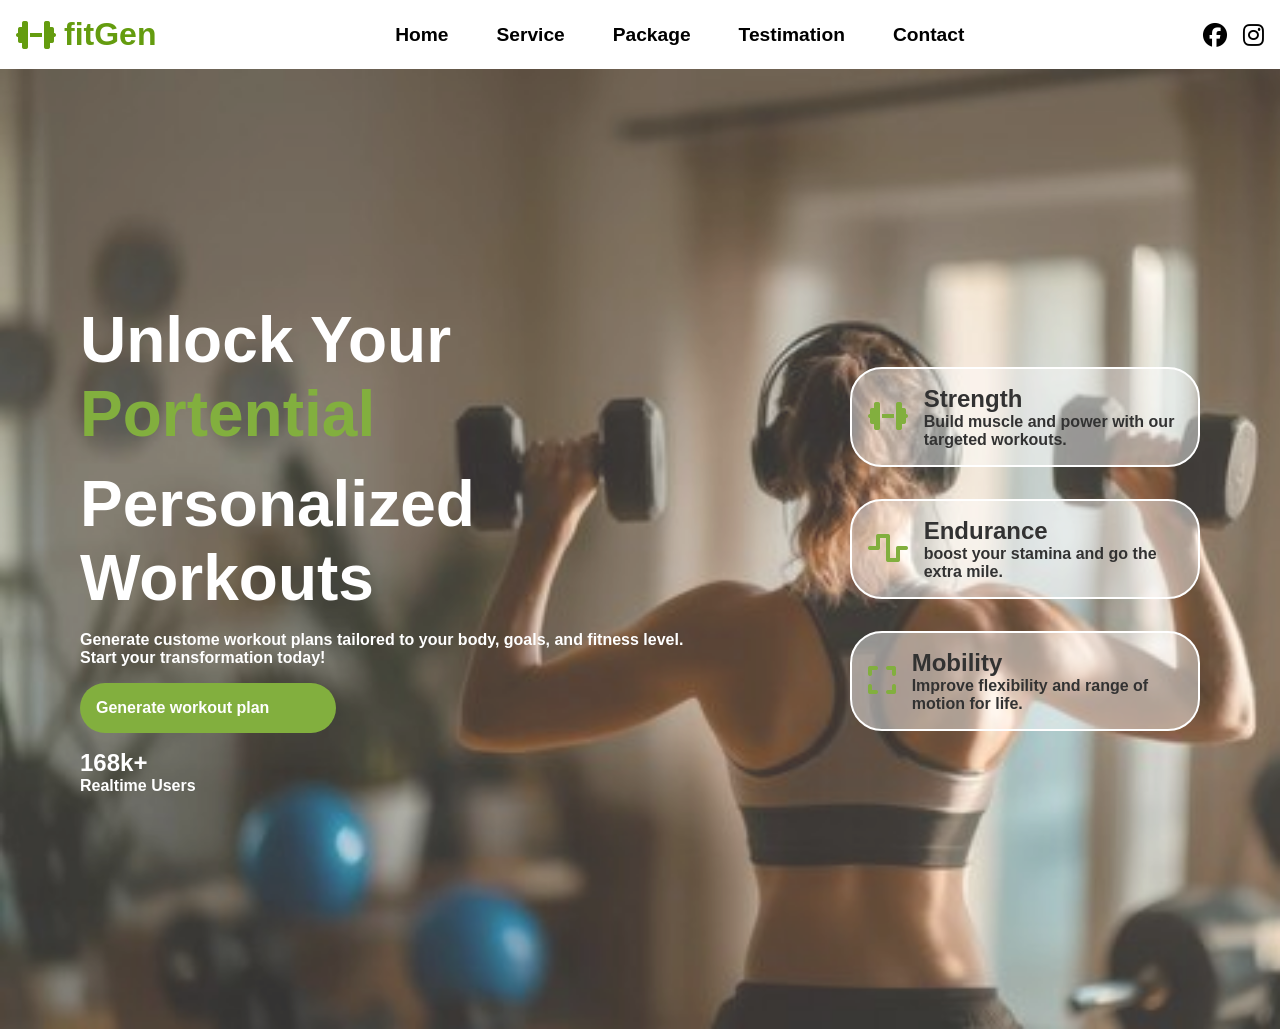
==== fit_Gen/index.html @ 4da66eb0 "first commit" ====
<!DOCTYPE html>
<html lang="en">

<head>
    <meta charset="UTF-8">
    <meta name="viewport" content="width=device-width, initial-scale=1.0">
    <title>FitGen</title>
    <link rel="stylesheet" href="style.css">
    <link rel="stylesheet" href="https://cdnjs.cloudflare.com/ajax/libs/font-awesome/6.5.2/css/all.min.css">
</head>

<body>
    <header class="header">
        <div class="header-logo">
            <i class="fa-solid fa-dumbbell"></i>
            <h1>fitGen</h1>
        </div>
        <div class="header-content">
            <a href="#">Home</a>
            <a href="#">Service</a>
            <a href="#">Package</a>
            <a href="#">Testimation</a>
            <a href="#">Contact</a>
        </div>
        <div class="header-ctas">
            <i class="fa-brands fa-facebook"></i>
            <i class="fa-brands fa-instagram"></i>
        </div>
    </header>
    <!-- hero-section -->
    <section class="hero">
        <div class="hero-container">
            <div class="hero-content">
                <h1>Unlock Your <br><span>Portential</span></h1>
                <h1>Personalized <br>Workouts</h1>
                <p>Generate custome workout plans tailored to your body, goals, and fitness level. Start your
                    transformation today!</p>
                <p class="hero-btn">Generate workout plan</p>
                <h4>168k+<br>
                    <p>Realtime Users</p>
                </h4>
            </div>
            <div class="hero-badge">
                <div class="badge-container">
                    <div class="icon"> <i class="fa-solid fa-dumbbell"></i></div>
                    <div class="badge-content">
                        <h1>Strength</h1>
                        <p>Build muscle and power with our targeted workouts.</p>
                    </div>
                </div>
                <div class="badge-container">
                    <div class="icon"><i class="fa-solid fa-wave-square"></i></div>
                    <div class="badge-content">
                        <h1>Endurance</h1>
                        <p>boost your stamina and go the extra mile.</p>
                    </div>
                </div>
                <div class="badge-container">
                    <div class="icon"><i class="fa-solid fa-expand"></i></div>
                    <div class="badge-content">
                        <h1>Mobility</h1>
                        <p>Improve flexibility and range of motion for life. </p>
                    </div>
                </div>
            </div>
        </div>
    </section>

</body>

</html>
---- fit_Gen/style.css ----
*{
    margin: 0;
    padding: 0;
    font-family: Arial, Helvetica, sans-serif;
}
.header{
    /* position: fixed;
    top: 0;
    left: 0;
    right: 0; */
    z-index: 1000;
    padding: 1rem;
    display: flex;
    justify-content: space-between;
    align-items: center;
}
.header-logo{
    color: rgb(100, 156, 15);
    display: flex;
    align-items: center;
    gap: 0.5rem;
}
.header-logo i{
    font-size: 2rem;
    font-weight: bolder;
}
.header-content {
    display: inline-flex;
    gap: 3rem;
}
.header-content a {
    color: black;
    text-decoration: none;
    font-size: 1.2rem;
    font-weight: bolder;
}
.header-ctas{
    font-size: 1.5rem;
    display: inline-flex;
    gap: 1rem;
}
.header-content a:hover, .header-ctas i:hover{
    transform: scale(1.5);
    transition: transform 2s ease-in-out ;
}
.hero-container{
    color: white;
    background-image: url(image/hero-section-img.jpg);
    background-size: cover;
    height: 50rem;
    opacity: 0.8;
    padding: 5rem;
    display: flex;
    justify-content: space-between;
    align-items: center;
    gap: 10rem;
}
.hero-content{
    display: flex;
    flex-direction: column;
    gap: 1rem;
}
.hero-content h1{
    font-size: 4rem;
    font-weight: bolder;
}
.hero-content span{
    color:rgb(100, 156, 15);
}
.hero-container p{
    font-size: 1rem;
    font-weight: bold;
}
.hero-btn{
    width: 14rem;
    font-size: 1rem;
    font-weight: bolder;
    background-color: rgb(100, 156, 15);
    padding: 1rem;
    border-radius: 2rem;
}
.hero-content h4{
    font-size: 1.5rem;
    font-weight: bolder;
}
.hero-badge{
    color: black;
    display: flex;
    flex-direction: column;
    gap: 2rem;
}
.badge-container{
    background-color: rgba(255, 255, 255, 0.455);
    padding: 1rem;
    display: flex;
    align-items: center;
    gap: 1rem; 
    border: 2px solid white;
    border-radius: 2rem;
}
.icon{
    color: rgb(100, 156, 15);
    font-size: 2rem;
    font-weight: bolder;
}




@media  screen and (max-width: 768px) {
    .header {
        flex-direction: column;
        width: auto;
    }
    .header-content{
        font-size: 0;
        gap: 0.5px;
        padding: 1rem;
    }
    .header-content a{
        padding-right: 10px;
        font-size: small;
    }
    .hero-container {
        padding: 2rem;
        flex-direction: column;
        height: auto;
        gap: 2rem;
    }
    .hero-content h1{
        font-size: 2.5rem;
    }
    .hero-content{
        text-align: center;
    }
    .hero-btn{
        width: auto;
    }

}
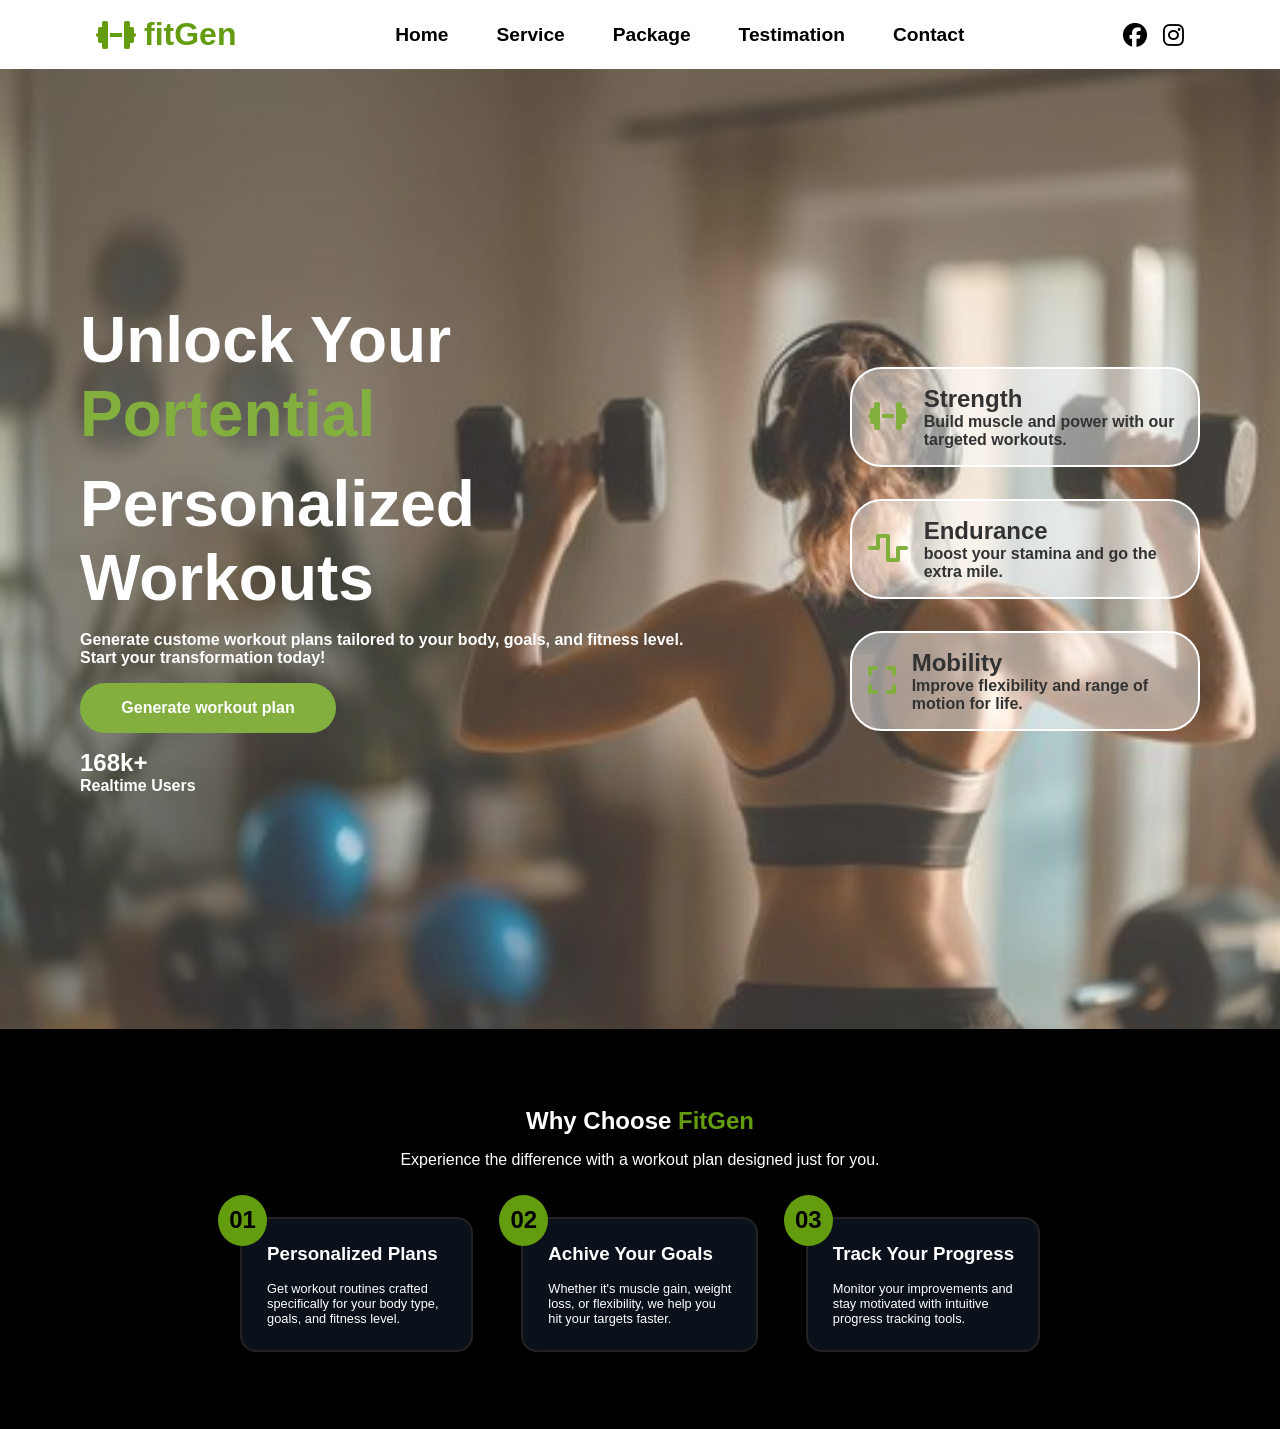
==== commit bf7fef6f: "Add plan" ====
--- a/fit_Gen/index.html
+++ b/fit_Gen/index.html
@@ -65,6 +65,41 @@
             </div>
         </div>
     </section>
+    <section class="fitgen">
+        <div class="fitgen-content">
+            <h1>Why Choose <span>FitGen</span></h1>
+            <p>Experience the difference with a workout plan designed just for you.</p>
+        </div>
+        <div class="fitgen-cards">
+            <div class="plan-card">
+                <div class="card-no">
+                    <p>01</p>
+                </div>
+                <div class="card-content">
+                    <h3>Personalized Plans</h3>
+                    <p>Get workout routines crafted specifically for your body type, goals, and fitness level.</p>
+                </div>
+            </div>
+            <div class="plan-card">
+                <div class="card-no">
+                    <p>02</p>
+                </div>
+                <div class="card-content">
+                    <h3>Achive Your Goals</h3>
+                    <p>Whether it's muscle gain, weight loss, or flexibility, we help you hit your targets faster.</p>
+                </div>
+            </div>
+            <div class="plan-card">
+                <div class="card-no">
+                    <p>03</p>
+                </div>
+                <div class="card-content">
+                    <h3>Track Your Progress</h3>
+                    <p>Monitor your improvements and stay motivated with intuitive progress tracking tools.</p>
+                </div>
+            </div>
+        </div>
+    </section>
 
 </body>
 
--- a/fit_Gen/style.css
+++ b/fit_Gen/style.css
@@ -10,6 +10,7 @@
     right: 0; */
     z-index: 1000;
     padding: 1rem;
+    margin: 0 5rem;
     display: flex;
     justify-content: space-between;
     align-items: center;
@@ -78,6 +79,7 @@
     background-color: rgb(100, 156, 15);
     padding: 1rem;
     border-radius: 2rem;
+    text-align: center;
 }
 .hero-content h4{
     font-size: 1.5rem;
@@ -103,7 +105,60 @@
     font-size: 2rem;
     font-weight: bolder;
 }
-
+.fitgen{
+    height: 25rem;
+    background-color: black;
+    color: white;
+    text-align: center;
+    display: flex;
+    flex-direction: column;
+    align-items: center;
+    justify-content: center;
+    gap: 3rem;
+}
+.fitgen-content span{
+    color: rgb(100, 156, 15);
+}
+.fitgen-content h1{
+    margin-bottom: 1rem;
+}
+.fitgen-cards{
+    padding: 0 15rem;
+    display: flex;
+    justify-content: space-between;
+    gap: 3rem;
+}
+.plan-card{
+    background-color: #0b111b;
+    padding: 1.5rem;
+    display: flex;
+    border: 2px solid #222;
+    border-radius: 1rem;
+}
+.card-no{
+    padding: 0.7rem;
+    height: 1.8rem;
+    background-color: rgb(100, 156, 15);
+    margin-top: -3rem;
+    margin-left: -3rem;
+    border-radius: 50%;
+    font-size: 1.5rem;
+    font-weight: bold;
+    color: black;
+}
+.card-content{
+    text-align: left;
+    display: flex;
+    flex-direction: column;
+    gap: 1rem;
+}
+.card-content p{
+    font-size: 0.8rem;
+}
+.plan-card:hover{
+    box-shadow:
+        0 0 20px #77959f;
+}
 
 
 
@@ -136,5 +191,17 @@
     .hero-btn{
         width: auto;
     }
-
-}+    .fitgen{
+        height: auto;
+        padding: 2rem;
+        width: auto;
+    }
+    .fitgen-content{
+        margin-top: 1.5rem;
+    }
+    .fitgen-cards{
+        flex-direction: column;
+        padding: 0 2rem;
+    }
+
+}
